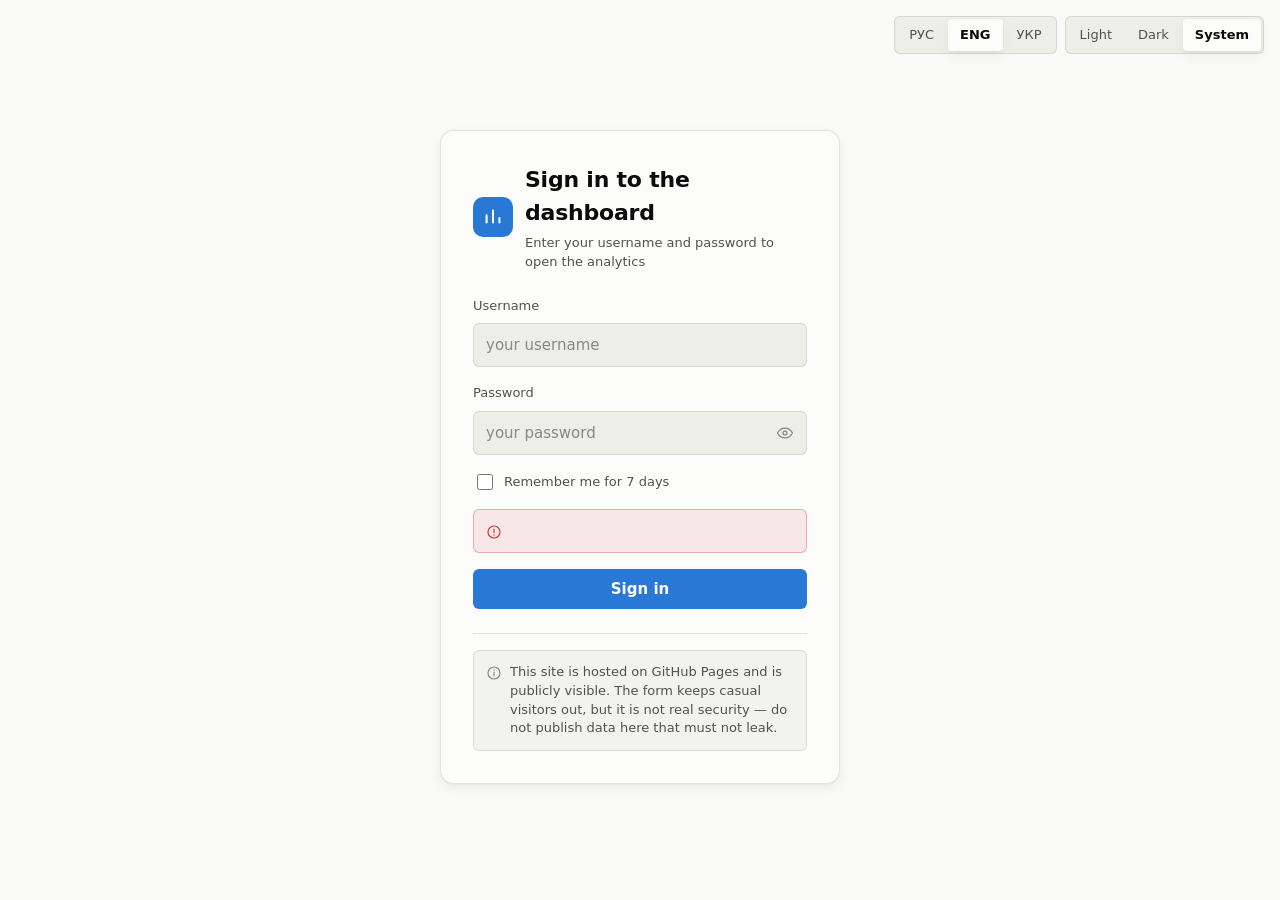
==== index.html @ f517c163 "Amazon CRM на GitHub Pages: вход, дашборд и крон каждые 4 часа Страница входа и CRM с разделом «Анал" ====
<!DOCTYPE html>
<html lang="ru" data-theme="light">
<head>
<meta charset="utf-8">
<meta name="viewport" content="width=device-width, initial-scale=1">
<meta name="theme-color" content="#f9f9f7">
<meta name="robots" content="noindex, nofollow">
<meta name="description" content="Вход в дашборд аналитики Amazon">
<title>Вход · Amazon Дашборд</title>

<!-- Тема проставляется до первой отрисовки: иначе в тёмной теме на долю
     секунды мелькает светлый фон. Этот скрипт обязан быть блокирующим
     и стоять раньше стилей. -->
<script>
  (function () {
    try {
      var mode = localStorage.getItem('dashboard.theme') || 'system';
      var dark = mode === 'dark'
        || (mode === 'system' && window.matchMedia('(prefers-color-scheme: dark)').matches);
      document.documentElement.dataset.theme = dark ? 'dark' : 'light';
      document.querySelector('meta[name="theme-color"]')
        ?.setAttribute('content', dark ? '#0d0d0d' : '#f9f9f7');
    } catch (e) { /* приватный режим — останется светлая тема */ }
  })();
</script>

<link rel="stylesheet" href="assets/css/tokens.css">
<link rel="stylesheet" href="assets/css/base.css">
<link rel="stylesheet" href="assets/css/auth.css">
<link rel="icon" href="data:image/svg+xml,<svg xmlns='http://www.w3.org/2000/svg' viewBox='0 0 32 32'><rect width='32' height='32' rx='7' fill='%232a78d6'/><path d='M8 21V13M16 21V9M24 21V16' stroke='white' stroke-width='2.5' stroke-linecap='round'/></svg>">
</head>

<body class="auth">

  <div class="auth__toolbar">
    <!-- Язык до входа, а не после: форму нужно читать на своём языке -->
    <div class="segmented" role="radiogroup" data-i18n-attr="aria-label:lang.select">
      <button type="button" class="segmented__item" role="radio" data-lang="ru" aria-checked="false">РУС</button>
      <button type="button" class="segmented__item" role="radio" data-lang="en" aria-checked="false">ENG</button>
      <button type="button" class="segmented__item" role="radio" data-lang="uk" aria-checked="false">УКР</button>
    </div>

    <div class="segmented" role="radiogroup" data-i18n-attr="aria-label:theme.toggle" id="theme-controls">
      <button type="button" class="segmented__item" role="radio" data-theme-mode="light"
              data-i18n="theme.light" aria-checked="false">Светлая</button>
      <button type="button" class="segmented__item" role="radio" data-theme-mode="dark"
              data-i18n="theme.dark" aria-checked="false">Тёмная</button>
      <button type="button" class="segmented__item" role="radio" data-theme-mode="system"
              data-i18n="theme.system" aria-checked="false">Как в системе</button>
    </div>
  </div>

  <main class="auth__main">
    <div class="card auth__card">

      <div class="auth__brand">
        <span class="auth__logo" aria-hidden="true">
          <svg viewBox="0 0 24 24" fill="none">
            <path d="M5 18V10M12 18V5M19 18V13" stroke="currentColor"
                  stroke-width="2.2" stroke-linecap="round"/>
          </svg>
        </span>
        <div>
          <h1 class="auth__title" data-i18n="auth.title">Вход в дашборд</h1>
          <p class="auth__subtitle" data-i18n="auth.subtitle">
            Введите логин и пароль, чтобы открыть аналитику
          </p>
        </div>
      </div>

      <form class="auth__form" id="login-form" novalidate autocomplete="on">

        <div class="field">
          <label class="field__label" for="login" data-i18n="auth.login">Логин</label>
          <input class="input" id="login" name="username" type="text"
                 autocomplete="username" required autocapitalize="none" spellcheck="false"
                 data-i18n-attr="placeholder:auth.loginPlaceholder">
        </div>

        <div class="field">
          <label class="field__label" for="password" data-i18n="auth.password">Пароль</label>
          <div class="input-group">
            <input class="input" id="password" name="current-password" type="password"
                   autocomplete="current-password" required
                   data-i18n-attr="placeholder:auth.passwordPlaceholder">
            <button type="button" class="input-group__action" id="toggle-password"
                    data-i18n-attr="aria-label:auth.showPassword, title:auth.showPassword">
              <svg viewBox="0 0 24 24" fill="none" aria-hidden="true">
                <path d="M2 12s3.6-6.5 10-6.5S22 12 22 12s-3.6 6.5-10 6.5S2 12 2 12Z"
                      stroke="currentColor" stroke-width="1.7"/>
                <circle cx="12" cy="12" r="2.6" stroke="currentColor" stroke-width="1.7"/>
              </svg>
            </button>
          </div>
        </div>

        <!-- Ловушка для ботов: человек её не видит и не заполняет -->
        <div class="auth__trap" aria-hidden="true">
          <label for="company">Company</label>
          <input id="company" name="company" type="text" tabindex="-1" autocomplete="off">
        </div>

        <label class="auth__remember">
          <input type="checkbox" id="remember">
          <span data-i18n="auth.remember">Запомнить меня на 7 дней</span>
        </label>

        <!-- role="alert" — скринридер озвучит ошибку сразу, без перевода фокуса -->
        <div class="alert alert--error" id="login-error" role="alert" hidden>
          <svg viewBox="0 0 24 24" fill="none" aria-hidden="true">
            <circle cx="12" cy="12" r="9" stroke="currentColor" stroke-width="1.8"/>
            <path d="M12 7.5v5.5M12 16.2v.6" stroke="currentColor"
                  stroke-width="1.8" stroke-linecap="round"/>
          </svg>
          <span id="login-error-text"></span>
        </div>

        <button type="submit" class="btn btn--primary btn--block" id="submit"
                data-i18n="auth.submit">Войти</button>
      </form>

      <div class="auth__note">
        <div class="alert alert--note">
          <svg viewBox="0 0 24 24" fill="none" aria-hidden="true">
            <circle cx="12" cy="12" r="9" stroke="currentColor" stroke-width="1.8"/>
            <path d="M12 11v5.5M12 7.4v.6" stroke="currentColor"
                  stroke-width="1.8" stroke-linecap="round"/>
          </svg>
          <span data-i18n="auth.securityNote"></span>
        </div>
      </div>

    </div>
  </main>

  <script type="module" src="assets/js/login.js"></script>
</body>
</html>
---- assets/css/tokens.css ----
/* ==========================================================================
   Дизайн-токены
   Единственное место, где живут сырые значения цвета, шрифтов и отступов.
   Весь остальной CSS обращается только к переменным по их роли.

   Палитра графиков — валидированный набор из методологии dataviz:
   проверен скриптом validate_palette.js в обоих режимах (adjacent pairs).
     light: worst CVD ΔE 9.1 · normal-vision ΔE 22.9
     dark:  worst CVD ΔE 8.4 · normal-vision ΔE 19.8
   В светлой теме aqua и yellow ниже 3:1 к поверхности — это осознанный
   компромисс палитры, компенсируется прямыми подписями и таблицей.
   Менять хексы здесь можно только вместе с повторным прогоном валидатора.
   ========================================================================== */

:root {
  color-scheme: light;

  /* --- Поверхности --------------------------------------------------- */
  --plane:            #f9f9f7;   /* фон страницы */
  --surface-1:        #fcfcfb;   /* карточки, поверхность графиков */
  --surface-2:        #f2f2ee;   /* вложенные блоки, hover-подложка */
  --surface-sunken:   #eeeee9;   /* поля ввода, треки */

  /* --- Текст ---------------------------------------------------------- */
  --ink-1:            #0b0b0b;   /* основной */
  --ink-2:            #52514e;   /* вторичный */
  --ink-3:            #898781;   /* приглушённый: оси, подписи */
  --ink-on-accent:    #ffffff;

  /* --- Линии ---------------------------------------------------------- */
  --border:           rgba(11, 11, 11, 0.10);
  --border-strong:    rgba(11, 11, 11, 0.18);
  --grid:             #e1e0d9;   /* сетка графика, hairline */
  --axis:             #c3c2b7;   /* базовая линия и оси */

  /* --- Акцент интерфейса ---------------------------------------------- */
  --accent:           #2a78d6;
  --accent-hover:     #256abf;
  --accent-soft:      #cde2fb;
  --focus-ring:       #2a78d6;

  /* --- Категориальная палитра графиков (фиксированный порядок) --------- */
  --series-1:         #2a78d6;   /* blue    */
  --series-2:         #eb6834;   /* orange  */
  --series-3:         #1baf7a;   /* aqua    */
  --series-4:         #eda100;   /* yellow  */
  --series-5:         #e87ba4;   /* magenta */
  --series-6:         #008300;   /* green   */
  --series-7:         #4a3aa7;   /* violet  */
  --series-8:         #e34948;   /* red     */

  /* --- Последовательная шкала (одна тональность, светлая → тёмная) ----- */
  --seq-100:          #cde2fb;
  --seq-250:          #86b6ef;
  --seq-400:          #3987e5;
  --seq-550:          #1c5cab;
  --seq-700:          #0d366b;

  /* --- Статусы (не тематизируются, всегда с иконкой и подписью) -------- */
  --status-good:      #0ca30c;
  --status-warning:   #fab219;
  --status-serious:   #ec835a;
  --status-critical:  #d03b3b;

  /* --- Дельты в статистике -------------------------------------------- */
  --delta-up:         #006300;
  --delta-down:       #d03b3b;

  /* --- Тени ------------------------------------------------------------ */
  --shadow-card:      0 1px 2px rgba(11, 11, 11, 0.04),
                      0 4px 12px rgba(11, 11, 11, 0.05);
  --shadow-pop:       0 4px 16px rgba(11, 11, 11, 0.12),
                      0 1px 3px rgba(11, 11, 11, 0.08);

  /* --- Типографика ----------------------------------------------------- */
  --font-sans:        system-ui, -apple-system, "Segoe UI", Roboto,
                      "Helvetica Neue", Arial, sans-serif;
  --fs-xs:            0.75rem;    /* 12px — оси, мелкие подписи */
  --fs-sm:            0.8125rem;  /* 13px — вторичный текст */
  --fs-base:          0.9375rem;  /* 15px — основной */
  --fs-md:            1.0625rem;  /* 17px — заголовки карточек */
  --fs-lg:            1.375rem;   /* 22px — заголовки секций */
  --fs-stat:          2rem;       /* 32px — значения статистики */
  --fs-hero:          3rem;       /* 48px — главное число */

  /* --- Ритм ------------------------------------------------------------ */
  --sp-1:  4px;
  --sp-2:  8px;
  --sp-3:  12px;
  --sp-4:  16px;
  --sp-5:  24px;
  --sp-6:  32px;
  --sp-7:  48px;

  --radius-sm:  6px;
  --radius-md:  10px;
  --radius-lg:  14px;
  --radius-pill: 999px;

  --transition: 160ms cubic-bezier(0.4, 0, 0.2, 1);

  /* Ширина зазора между соприкасающимися марками графика */
  --mark-gap: 2px;
}

/* ==========================================================================
   Тёмная тема

   Определена в двух областях, и обе обязаны совпадать по содержимому:
     1) :root[data-theme="dark"]      — выбор пользователя, ставится JS
     2) @media prefers-color-scheme   — системная настройка, когда JS не
        успел проставить атрибут (первый кадр, отключённый JS)
   Правка одного блока без второго рассинхронизирует тему.

   Тёмные значения серий — не автоматическая инверсия, а отдельные шаги
   тех же тональностей, подобранные под тёмную поверхность и провалидированные
   как набор.
   ========================================================================== */

:root[data-theme="dark"] {
  color-scheme: dark;

  --plane:            #0d0d0d;
  --surface-1:        #1a1a19;
  --surface-2:        #232322;
  --surface-sunken:   #131312;

  --ink-1:            #ffffff;
  --ink-2:            #c3c2b7;
  --ink-3:            #898781;
  --ink-on-accent:    #ffffff;

  --border:           rgba(255, 255, 255, 0.10);
  --border-strong:    rgba(255, 255, 255, 0.18);
  --grid:             #2c2c2a;
  --axis:             #383835;

  --accent:           #3987e5;
  --accent-hover:     #5598e7;
  --accent-soft:      #184f95;
  --focus-ring:       #5598e7;

  --series-1:         #3987e5;
  --series-2:         #d95926;
  --series-3:         #199e70;
  --series-4:         #c98500;
  --series-5:         #d55181;
  --series-6:         #008300;
  --series-7:         #9085e9;
  --series-8:         #e66767;

  --seq-100:          #0d366b;
  --seq-250:          #184f95;
  --seq-400:          #2a78d6;
  --seq-550:          #5598e7;
  --seq-700:          #9ec5f4;

  --delta-up:         #0ca30c;
  --delta-down:       #d03b3b;

  --shadow-card:      0 1px 2px rgba(0, 0, 0, 0.40),
                      0 4px 12px rgba(0, 0, 0, 0.30);
  --shadow-pop:       0 4px 16px rgba(0, 0, 0, 0.55),
                      0 1px 3px rgba(0, 0, 0, 0.40);
}

@media (prefers-color-scheme: dark) {
  :root:not([data-theme]) {
    color-scheme: dark;

    --plane:            #0d0d0d;
    --surface-1:        #1a1a19;
    --surface-2:        #232322;
    --surface-sunken:   #131312;

    --ink-1:            #ffffff;
    --ink-2:            #c3c2b7;
    --ink-3:            #898781;

    --border:           rgba(255, 255, 255, 0.10);
    --border-strong:    rgba(255, 255, 255, 0.18);
    --grid:             #2c2c2a;
    --axis:             #383835;

    --accent:           #3987e5;
    --accent-hover:     #5598e7;
    --accent-soft:      #184f95;
    --focus-ring:       #5598e7;

    --series-1:         #3987e5;
    --series-2:         #d95926;
    --series-3:         #199e70;
    --series-4:         #c98500;
    --series-5:         #d55181;
    --series-6:         #008300;
    --series-7:         #9085e9;
    --series-8:         #e66767;

    --seq-100:          #0d366b;
    --seq-250:          #184f95;
    --seq-400:          #2a78d6;
    --seq-550:          #5598e7;
    --seq-700:          #9ec5f4;

    --delta-up:         #0ca30c;
    --delta-down:       #d03b3b;

    --shadow-card:      0 1px 2px rgba(0, 0, 0, 0.40),
                        0 4px 12px rgba(0, 0, 0, 0.30);
    --shadow-pop:       0 4px 16px rgba(0, 0, 0, 0.55),
                        0 1px 3px rgba(0, 0, 0, 0.40);
  }
}
---- assets/css/base.css ----
/* ==========================================================================
   База: сброс, типографика и общие компоненты интерфейса
   Используется и страницей входа, и дашбордом.
   ========================================================================== */

*,
*::before,
*::after { box-sizing: border-box; }

html { -webkit-text-size-adjust: 100%; }

body {
  margin: 0;
  min-height: 100vh;
  font-family: var(--font-sans);
  font-size: var(--fs-base);
  line-height: 1.5;
  color: var(--ink-1);
  background: var(--plane);
  -webkit-font-smoothing: antialiased;
}

h1, h2, h3, p, figure { margin: 0; }

button, input, select, textarea {
  font: inherit;
  color: inherit;
}

img, svg { display: block; max-width: 100%; }

/* Видимый фокус только с клавиатуры — мышь его не показывает */
:focus-visible {
  outline: 2px solid var(--focus-ring);
  outline-offset: 2px;
  border-radius: var(--radius-sm);
}

@media (prefers-reduced-motion: reduce) {
  *, *::before, *::after {
    animation-duration: 0.01ms !important;
    transition-duration: 0.01ms !important;
  }
}

/* --- Скрытое, но доступное скринридеру --------------------------------- */
.visually-hidden {
  position: absolute;
  width: 1px; height: 1px;
  margin: -1px; padding: 0;
  overflow: hidden;
  clip: rect(0 0 0 0);
  clip-path: inset(50%);
  white-space: nowrap;
  border: 0;
}

/* Ссылка «сразу к содержимому» — первый Tab на странице */
.skip-link {
  position: absolute;
  top: var(--sp-2);
  left: var(--sp-2);
  z-index: 100;
  padding: var(--sp-2) var(--sp-4);
  background: var(--surface-1);
  color: var(--ink-1);
  border: 1px solid var(--border-strong);
  border-radius: var(--radius-sm);
  text-decoration: none;
  transform: translateY(-200%);
  transition: transform var(--transition);
}
.skip-link:focus { transform: translateY(0); }

/* ==========================================================================
   Кнопки
   ========================================================================== */

.btn {
  display: inline-flex;
  align-items: center;
  justify-content: center;
  gap: var(--sp-2);
  padding: 0 var(--sp-4);
  min-height: 40px;
  border: 1px solid transparent;
  border-radius: var(--radius-sm);
  background: transparent;
  color: var(--ink-1);
  font-size: var(--fs-base);
  font-weight: 500;
  cursor: pointer;
  white-space: nowrap;
  transition: background var(--transition), border-color var(--transition),
              color var(--transition);
}
.btn:disabled { opacity: 0.5; cursor: not-allowed; }

.btn--primary {
  background: var(--accent);
  color: var(--ink-on-accent);
  font-weight: 600;
}
.btn--primary:hover:not(:disabled) { background: var(--accent-hover); }

.btn--ghost { border-color: var(--border); color: var(--ink-2); }
.btn--ghost:hover:not(:disabled) {
  background: var(--surface-2);
  border-color: var(--border-strong);
  color: var(--ink-1);
}

.btn--block { width: 100%; }

/* Кнопка-иконка: 40×40, чтобы попадать пальцем */
.btn--icon {
  width: 40px;
  padding: 0;
  border-color: var(--border);
  color: var(--ink-2);
}
.btn--icon:hover { background: var(--surface-2); color: var(--ink-1); }
.btn--icon svg { width: 18px; height: 18px; }

/* ==========================================================================
   Поля ввода
   ========================================================================== */

.field { display: flex; flex-direction: column; gap: var(--sp-2); }

.field__label {
  font-size: var(--fs-sm);
  font-weight: 500;
  color: var(--ink-2);
}

.input {
  width: 100%;
  min-height: 44px;
  padding: 0 var(--sp-3);
  background: var(--surface-sunken);
  border: 1px solid var(--border);
  border-radius: var(--radius-sm);
  color: var(--ink-1);
  transition: border-color var(--transition), background var(--transition);
}
.input::placeholder { color: var(--ink-3); }
.input:hover { border-color: var(--border-strong); }
.input:focus {
  outline: none;
  border-color: var(--accent);
  box-shadow: 0 0 0 3px var(--accent-soft);
}
.input[aria-invalid="true"] { border-color: var(--status-critical); }

/* Поле пароля с кнопкой показа */
.input-group { position: relative; display: flex; }
.input-group .input { padding-right: 44px; }
.input-group__action {
  position: absolute;
  right: 2px; top: 50%;
  transform: translateY(-50%);
  width: 40px; height: 40px;
  display: grid; place-items: center;
  border: 0; border-radius: var(--radius-sm);
  background: transparent;
  color: var(--ink-3);
  cursor: pointer;
}
.input-group__action:hover { color: var(--ink-1); background: var(--surface-2); }
.input-group__action svg { width: 18px; height: 18px; }

.select {
  min-height: 40px;
  padding: 0 var(--sp-6) 0 var(--sp-3);
  background: var(--surface-1);
  border: 1px solid var(--border);
  border-radius: var(--radius-sm);
  color: var(--ink-1);
  cursor: pointer;
  appearance: none;
  background-image: url("data:image/svg+xml,%3Csvg xmlns='http://www.w3.org/2000/svg' viewBox='0 0 16 16' fill='none' stroke='%23898781' stroke-width='1.6' stroke-linecap='round' stroke-linejoin='round'%3E%3Cpath d='M4 6l4 4 4-4'/%3E%3C/svg%3E");
  background-repeat: no-repeat;
  background-position: right var(--sp-2) center;
  background-size: 16px;
}
.select:hover { border-color: var(--border-strong); }

/* ==========================================================================
   Сегментированный переключатель (язык, тема, пресеты периода)
   ========================================================================== */

.segmented {
  display: inline-flex;
  padding: 2px;
  gap: 2px;
  background: var(--surface-sunken);
  border: 1px solid var(--border);
  border-radius: var(--radius-sm);
}

.segmented__item {
  padding: 0 var(--sp-3);
  min-height: 32px;
  border: 0;
  border-radius: 4px;
  background: transparent;
  color: var(--ink-2);
  font-size: var(--fs-sm);
  font-weight: 500;
  cursor: pointer;
  transition: background var(--transition), color var(--transition);
}
.segmented__item:hover { color: var(--ink-1); }
.segmented__item[aria-pressed="true"],
.segmented__item[aria-checked="true"] {
  background: var(--surface-1);
  color: var(--ink-1);
  font-weight: 600;
  box-shadow: var(--shadow-card);
}

/* ==========================================================================
   Карточка
   ========================================================================== */

.card {
  background: var(--surface-1);
  border: 1px solid var(--border);
  border-radius: var(--radius-lg);
  box-shadow: var(--shadow-card);
}

/* ==========================================================================
   Сообщения
   ========================================================================== */

.alert {
  display: flex;
  align-items: flex-start;
  gap: var(--sp-2);
  padding: var(--sp-3);
  border-radius: var(--radius-sm);
  font-size: var(--fs-sm);
  line-height: 1.45;
}
.alert svg { width: 16px; height: 16px; flex: none; margin-top: 2px; }

.alert--error {
  background: color-mix(in srgb, var(--status-critical) 10%, transparent);
  color: var(--ink-1);
  border: 1px solid color-mix(in srgb, var(--status-critical) 35%, transparent);
}
.alert--error svg { color: var(--status-critical); }

.alert--note {
  background: var(--surface-2);
  color: var(--ink-2);
  border: 1px solid var(--border);
}
.alert--note svg { color: var(--ink-3); }
---- assets/css/auth.css ----
/* ==========================================================================
   Страница входа
   ========================================================================== */

.auth {
  min-height: 100dvh;
  display: grid;
  grid-template-rows: auto 1fr;
  padding: var(--sp-4);
  gap: var(--sp-5);
}

/* Переключатели языка и темы — до входа, а не после: человек должен
   читать форму на своём языке, а не разбираться в чужом */
.auth__toolbar {
  display: flex;
  justify-content: flex-end;
  align-items: center;
  gap: var(--sp-2);
  flex-wrap: wrap;
}

.auth__main {
  display: grid;
  place-items: center;
  padding-bottom: var(--sp-7);
}

.auth__card {
  width: 100%;
  max-width: 400px;
  padding: var(--sp-6);
  display: flex;
  flex-direction: column;
  gap: var(--sp-5);
}

.auth__brand {
  display: flex;
  align-items: center;
  gap: var(--sp-3);
}

.auth__logo {
  width: 40px;
  height: 40px;
  flex: none;
  display: grid;
  place-items: center;
  border-radius: var(--radius-md);
  background: var(--accent);
  color: var(--ink-on-accent);
}
.auth__logo svg { width: 22px; height: 22px; }

.auth__title {
  font-size: var(--fs-lg);
  font-weight: 600;
  letter-spacing: -0.01em;
}

.auth__subtitle {
  font-size: var(--fs-sm);
  color: var(--ink-2);
  margin-top: var(--sp-1);
}

.auth__form {
  display: flex;
  flex-direction: column;
  gap: var(--sp-4);
}

.auth__remember {
  display: flex;
  align-items: center;
  gap: var(--sp-2);
  font-size: var(--fs-sm);
  color: var(--ink-2);
  cursor: pointer;
}
.auth__remember input {
  width: 16px;
  height: 16px;
  accent-color: var(--accent);
  cursor: pointer;
}

.auth__note {
  padding-top: var(--sp-4);
  border-top: 1px solid var(--border);
}

.auth__footer {
  text-align: center;
  font-size: var(--fs-xs);
  color: var(--ink-3);
}

/* Поле, скрытое от людей и видимое ботам: заполнено — значит это бот.
   Дешёвая отсечка автоматических отправок формы. */
.auth__trap {
  position: absolute;
  left: -9999px;
  width: 1px;
  height: 1px;
  opacity: 0;
  pointer-events: none;
}
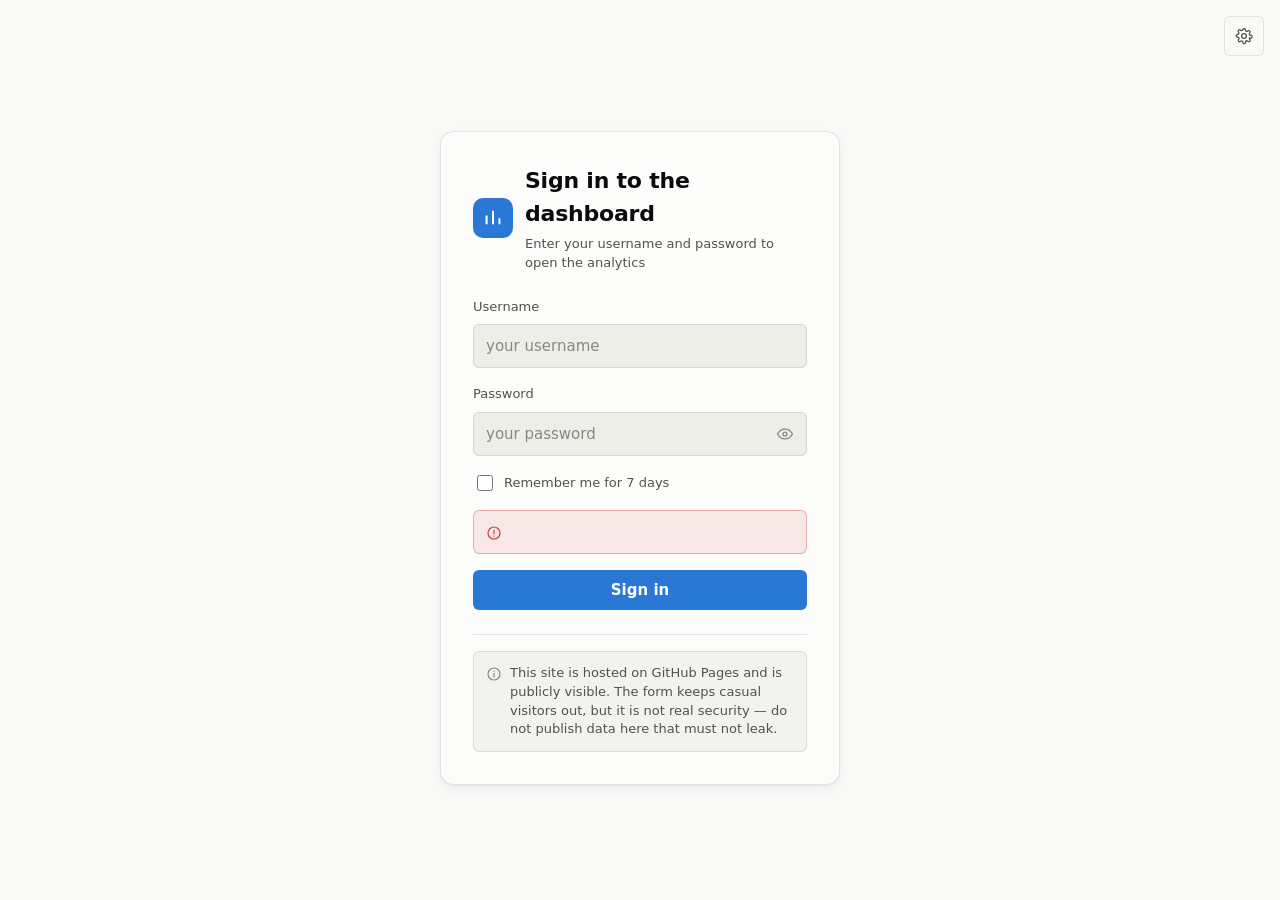
==== commit c41c7add: "Настройки: язык, часовой пояс и тема одним окном Кнопка в правом верхнем углу на всех трёх страницах" ====
--- a/index.html
+++ b/index.html
@@ -27,27 +27,15 @@
 <link rel="stylesheet" href="assets/css/tokens.css">
 <link rel="stylesheet" href="assets/css/base.css">
 <link rel="stylesheet" href="assets/css/auth.css">
+<link rel="stylesheet" href="assets/css/settings.css">
 <link rel="icon" href="data:image/svg+xml,<svg xmlns='http://www.w3.org/2000/svg' viewBox='0 0 32 32'><rect width='32' height='32' rx='7' fill='%232a78d6'/><path d='M8 21V13M16 21V9M24 21V16' stroke='white' stroke-width='2.5' stroke-linecap='round'/></svg>">
 </head>
 
 <body class="auth">
 
   <div class="auth__toolbar">
-    <!-- Язык до входа, а не после: форму нужно читать на своём языке -->
-    <div class="segmented" role="radiogroup" data-i18n-attr="aria-label:lang.select">
-      <button type="button" class="segmented__item" role="radio" data-lang="ru" aria-checked="false">РУС</button>
-      <button type="button" class="segmented__item" role="radio" data-lang="en" aria-checked="false">ENG</button>
-      <button type="button" class="segmented__item" role="radio" data-lang="uk" aria-checked="false">УКР</button>
-    </div>
-
-    <div class="segmented" role="radiogroup" data-i18n-attr="aria-label:theme.toggle" id="theme-controls">
-      <button type="button" class="segmented__item" role="radio" data-theme-mode="light"
-              data-i18n="theme.light" aria-checked="false">Светлая</button>
-      <button type="button" class="segmented__item" role="radio" data-theme-mode="dark"
-              data-i18n="theme.dark" aria-checked="false">Тёмная</button>
-      <button type="button" class="segmented__item" role="radio" data-theme-mode="system"
-              data-i18n="theme.system" aria-checked="false">Как в системе</button>
-    </div>
+    <!-- Настройки до входа, а не после: форму нужно читать на своём языке -->
+    <div class="toolbar" id="settings-slot"></div>
   </div>
 
   <main class="auth__main">
--- a/assets/css/settings.css
+++ b/assets/css/settings.css
@@ -0,0 +1,80 @@
+/* ==========================================================================
+   Окно настроек: язык, часовой пояс, тема.
+
+   Размеры и подложка повторяют окно журнала синхронизаций — два модальных
+   окна в одном интерфейсе должны вести себя одинаково.
+   ========================================================================== */
+
+.settings-modal {
+  width: min(440px, calc(100vw - 2 * var(--sp-4)));
+  max-height: min(640px, calc(100vh - 2 * var(--sp-5)));
+  padding: 0;
+  border: 1px solid var(--border-strong);
+  border-radius: var(--radius-lg);
+  background: var(--surface-1);
+  color: var(--ink-1);
+  box-shadow: var(--shadow-pop);
+  overflow: hidden;
+  display: flex;
+  flex-direction: column;
+}
+
+.settings-modal::backdrop { background: rgba(0, 0, 0, 0.45); }
+.settings-modal:not([open]) { display: none; }
+
+.settings-modal__header {
+  display: flex;
+  align-items: center;
+  justify-content: space-between;
+  gap: var(--sp-3);
+  padding: var(--sp-4) var(--sp-4) var(--sp-3);
+  border-bottom: 1px solid var(--border);
+}
+
+.settings-modal__title {
+  margin: 0;
+  font-size: var(--fs-lg, 19px);
+}
+
+.settings-modal__body {
+  padding: var(--sp-4);
+  display: flex;
+  flex-direction: column;
+  gap: var(--sp-5);
+  overflow-y: auto;
+}
+
+.settings__group {
+  display: flex;
+  flex-direction: column;
+  gap: var(--sp-2);
+}
+
+/* Подпись капителью с разрядкой — как на плитках показателей */
+.settings__label {
+  font-size: var(--fs-xs, 11px);
+  font-weight: 600;
+  letter-spacing: 0.08em;
+  text-transform: uppercase;
+  color: var(--ink-3);
+}
+
+/* Переключатель растягивается на всю ширину окна: три равные доли читаются
+   как выбор из трёх, а не как кнопки разной важности */
+.settings__group .segmented { display: flex; }
+.settings__group .segmented__item { flex: 1; text-align: center; }
+
+.settings__select { width: 100%; }
+
+.settings__hint {
+  margin: 0;
+  font-size: var(--fs-sm);
+  color: var(--ink-3);
+}
+
+/* Кнопки в правом верхнем углу рабочей области */
+.toolbar {
+  display: flex;
+  align-items: center;
+  gap: var(--sp-2);
+}
